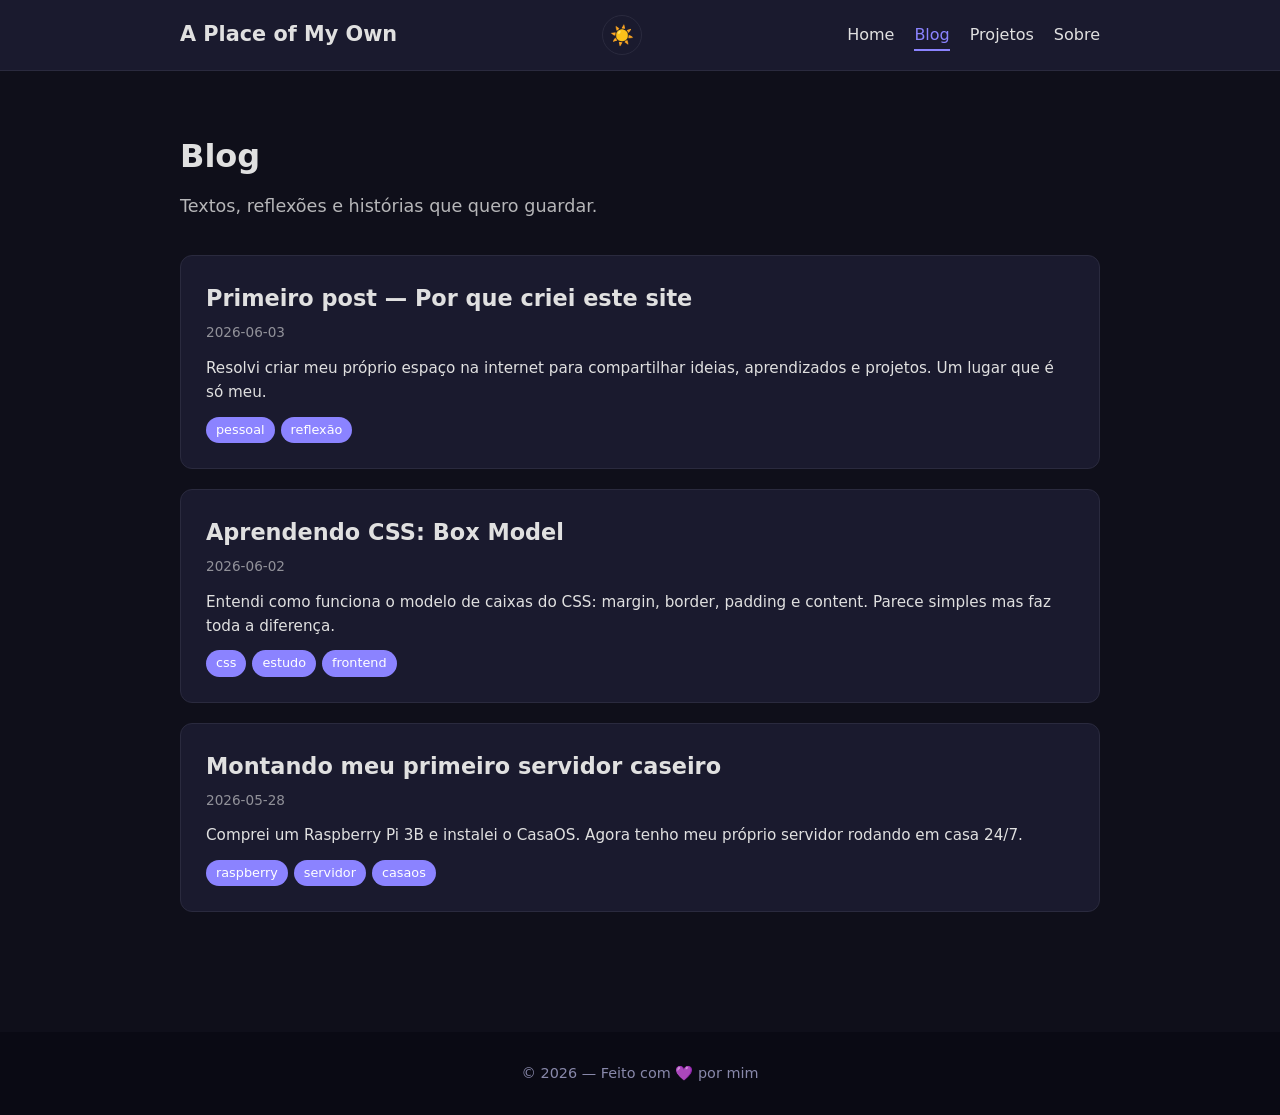
==== blog.html @ c6ac8409 "Initial commit: site pessoal A Place of My Own - Home, Blog, Projetos, Sobre (HTML) - CSS completo c" ====
<!DOCTYPE html>
<html lang="pt-BR">
<head>
  <meta charset="UTF-8">
  <meta name="viewport" content="width=device-width, initial-scale=1.0">
  <title>Blog — A Place of My Own</title>
  <link rel="stylesheet" href="css/style.css">
</head>
<body>

  <header>
    <div class="container header-flex">
      <a href="index.html" class="logo">A Place of My Own</a>
      <button id="toggle-tema" aria-label="Alternar tema">🌙</button>
      <nav>
        <ul class="menu">
          <li><a href="index.html">Home</a></li>
          <li><a href="blog.html" class="ativo">Blog</a></li>
          <li><a href="projetos.html">Projetos</a></li>
          <li><a href="sobre.html">Sobre</a></li>
        </ul>
      </nav>
    </div>
  </header>

  <main>
    <section class="pagina">
      <div class="container">
        <h1>Blog</h1>
        <p class="subtitulo">Textos, reflexões e histórias que quero guardar.</p>
        <div id="lista-posts">
          <p class="carregando">Carregando posts...</p>
        </div>
      </div>
    </section>
  </main>

  <footer>
    <div class="container">
      <p>&copy; 2026 — Feito com 💜 por mim</p>
    </div>
  </footer>

  <script src="js/main.js"></script>
  <script src="js/blog.js"></script>
</body>
</html>
---- css/style.css ----
/* ===== VARIÁVEIS GLOBAIS ===== */
/* :root = raiz do documento. Variáveis CSS começam com -- */
:root {
  --fonte: 'Segoe UI', system-ui, -apple-system, sans-serif;
  --max-width: 960px;
  --transicao: 0.3s ease;

  /* Cores do tema CLARO (light mode) */
  --cor-fundo: #fafafa;
  --cor-texto: #1a1a2e;
  --cor-header: #ffffff;
  --cor-card: #ffffff;
  --cor-borda: #e0e0e0;
  --cor-primaria: #6c63ff;
  --cor-primaria-hover: #5a52e0;
  --cor-hero-fundo: #f0f0ff;
  --cor-footer: #1a1a2e;
  --cor-footer-texto: #cccccc;
}

/* ===== TEMA ESCURO ===== */
/* data-theme="dark" é um atributo que o JS coloca no <html> */
[data-theme="dark"] {
  --cor-fundo: #0f0f1a;
  --cor-texto: #e0e0e0;
  --cor-header: #1a1a2e;
  --cor-card: #1a1a2e;
  --cor-borda: #2a2a3e;
  --cor-primaria: #8b83ff;
  --cor-primaria-hover: #a09aff;
  --cor-hero-fundo: #16162a;
  --cor-footer: #0a0a14;
  --cor-footer-texto: #8888aa;
}

/* ===== RESET BÁSICO ===== */
/* Remove margens/paddings padrão que o navegador coloca */
* {
  margin: 0;
  padding: 0;
  box-sizing: border-box;
  /* box-sizing: border-box faz width incluir padding e borda */
}

body {
  font-family: var(--fonte);
  background: var(--cor-fundo);
  color: var(--cor-texto);
  line-height: 1.6;
  /* line-height = espaçamento entre linhas */
  transition: background var(--transicao), color var(--transicao);
  /* transition = anima a mudança de cor quando troca de tema */
}

a {
  color: var(--cor-primaria);
  text-decoration: none;
  /* tira o sublinhado padrão dos links */
}

a:hover {
  color: var(--cor-primaria-hover);
}

img {
  max-width: 100%;
  height: auto;
}

/* ===== CONTAINER ===== */
/* Centraliza o conteúdo e define largura máxima */
.container {
  max-width: var(--max-width);
  margin: 0 auto;
  /* margin: 0 auto = centraliza horizontalmente */
  padding: 0 20px;
}

/* ===== HEADER ===== */
header {
  background: var(--cor-header);
  border-bottom: 1px solid var(--cor-borda);
  padding: 15px 0;
  position: sticky;
  /* sticky = gruda no topo ao rolar a página */
  top: 0;
  z-index: 100;
  /* z-index = fica acima de outros elementos */
  transition: background var(--transicao), border-color var(--transicao);
}

.header-flex {
  display: flex;
  /* flex = layout flexível, um ao lado do outro */
  justify-content: space-between;
  /* space-between = espaço entre os itens */
  align-items: center;
  /* alinha verticalmente ao centro */
  flex-wrap: wrap;
  /* wrap = se não couber, quebra pra linha de baixo */
  gap: 10px;
}

.logo {
  font-size: 1.3rem;
  /* rem = relativo ao tamanho da fonte do root */
  font-weight: 700;
  /* bold */
  color: var(--cor-texto);
}

.logo:hover {
  color: var(--cor-primaria);
}

/* ===== MENU ===== */
.menu {
  list-style: none;
  /* tira os bullets da lista */
  display: flex;
  gap: 20px;
}

.menu a {
  color: var(--cor-texto);
  padding: 5px 0;
  border-bottom: 2px solid transparent;
  /* borda invisível pra não pular quando aparecer */
  transition: border-color var(--transicao), color var(--transicao);
}

.menu a:hover,
.menu a.ativo {
  color: var(--cor-primaria);
  border-bottom-color: var(--cor-primaria);
}

/* ===== BOTÃO DE TEMA ===== */
#toggle-tema {
  background: none;
  border: 1px solid var(--cor-borda);
  border-radius: 50%;
  /* border-radius deixa redondo */
  width: 40px;
  height: 40px;
  font-size: 1.2rem;
  cursor: pointer;
  /* cursor vira mãozinha */
  transition: background var(--transicao), border-color var(--transicao);
}

#toggle-tema:hover {
  background: var(--cor-borda);
}

/* ===== HERO (seção de destaque inicial) ===== */
.hero {
  background: var(--cor-hero-fundo);
  padding: 80px 0;
  text-align: center;
  transition: background var(--transicao);
}

.hero h1 {
  font-size: 2.5rem;
  margin-bottom: 15px;
}

.hero p {
  font-size: 1.15rem;
  max-width: 600px;
  margin: 0 auto 25px;
  color: var(--cor-texto);
  opacity: 0.85;
}

/* ===== BOTÃO GENÉRICO ===== */
.btn {
  display: inline-block;
  /* inline-block = fica na linha mas aceita padding */
  background: var(--cor-primaria);
  color: #ffffff;
  padding: 12px 28px;
  border-radius: 8px;
  font-weight: 600;
  transition: background var(--transicao), transform var(--transicao);
}

.btn:hover {
  background: var(--cor-primaria-hover);
  color: #ffffff;
  transform: translateY(-2px);
  /* sobe 2px = efeito de levantar */
}

.btn-pequeno {
  padding: 8px 18px;
  font-size: 0.9rem;
}

/* ===== SEÇÃO DESTAQUES (cards na home) ===== */
.destaques {
  padding: 60px 0;
}

.destaques h2 {
  text-align: center;
  margin-bottom: 40px;
  font-size: 1.8rem;
}

/* ===== CARDS ===== */
.cards {
  display: grid;
  /* grid = layout em grade */
  grid-template-columns: repeat(auto-fit, minmax(260px, 1fr));
  /* auto-fit = ajusta automaticamente o número de colunas */
  /* minmax(260px, 1fr) = mínimo 260px, máximo 1 fração do espaço */
  gap: 25px;
}

.card {
  background: var(--cor-card);
  border: 1px solid var(--cor-borda);
  border-radius: 12px;
  padding: 25px;
  transition: transform var(--transicao), box-shadow var(--transicao),
              background var(--transicao), border-color var(--transicao);
}

.card:hover {
  transform: translateY(-4px);
  box-shadow: 0 8px 25px rgba(0, 0, 0, 0.1);
  /* box-shadow = sombra */
}

.card h3 {
  margin-bottom: 10px;
  font-size: 1.3rem;
}

.card p {
  margin-bottom: 15px;
  font-size: 0.95rem;
  opacity: 0.85;
}

/* ===== PÁGINAS INTERNAS ===== */
.pagina {
  padding: 60px 0;
  min-height: 60vh;
  /* 60vh = 60% da altura da tela (viewport height) */
}

.pagina h1 {
  font-size: 2rem;
  margin-bottom: 10px;
}

.subtitulo {
  font-size: 1.1rem;
  opacity: 0.8;
  margin-bottom: 35px;
}

/* ===== POST DO BLOG ===== */
.post {
  background: var(--cor-card);
  border: 1px solid var(--cor-borda);
  border-radius: 12px;
  padding: 25px;
  margin-bottom: 20px;
  transition: background var(--transicao), border-color var(--transicao);
}

.post h2 {
  font-size: 1.4rem;
  margin-bottom: 5px;
}

.post-data {
  font-size: 0.85rem;
  opacity: 0.6;
  margin-bottom: 12px;
}

.post-resumo {
  font-size: 0.95rem;
  margin-bottom: 12px;
}

.post-tags {
  display: flex;
  flex-wrap: wrap;
  gap: 6px;
}

/* ===== TAG (categoria do post/projeto) ===== */
.tag {
  display: inline-block;
  background: var(--cor-primaria);
  color: #ffffff;
  padding: 3px 10px;
  border-radius: 20px;
  font-size: 0.8rem;
  font-weight: 500;
}

.carregando {
  opacity: 0.6;
  font-style: italic;
}

/* ===== CARD DE PROJETO ===== */
.card-projeto .tag {
  margin-top: 10px;
  margin-right: 4px;
}

/* ===== SOBRE ===== */
.sobre-flex {
  display: flex;
  gap: 40px;
  align-items: flex-start;
}

.sobre-texto {
  flex: 2;
  /* ocupa 2 partes do espaço */
}

.sobre-texto p {
  margin-bottom: 15px;
}

.sobre-imagem {
  flex: 1;
  /* ocupa 1 parte do espaço */
}

.placeholder-imagem {
  width: 100%;
  aspect-ratio: 1 / 1;
  /* mantém proporção quadrada */
  background: var(--cor-card);
  border: 2px dashed var(--cor-borda);
  border-radius: 12px;
  display: flex;
  align-items: center;
  justify-content: center;
  opacity: 0.6;
  font-size: 0.9rem;
}

/* ===== FOOTER ===== */
footer {
  background: var(--cor-footer);
  color: var(--cor-footer-texto);
  text-align: center;
  padding: 30px 0;
  margin-top: 40px;
  transition: background var(--transicao), color var(--transicao);
}

footer p {
  font-size: 0.9rem;
}

/* ===== RESPONSIVIDADE (para celular) ===== */
@media (max-width: 768px) {
  .hero h1 {
    font-size: 1.8rem;
  }

  .hero {
    padding: 50px 0;
  }

  .header-flex {
    flex-direction: column;
    /* um abaixo do outro */
    align-items: center;
  }

  .menu {
    gap: 12px;
  }

  .sobre-flex {
    flex-direction: column;
  }

  .cards {
    grid-template-columns: 1fr;
    /* 1 coluna só no celular */
  }
}
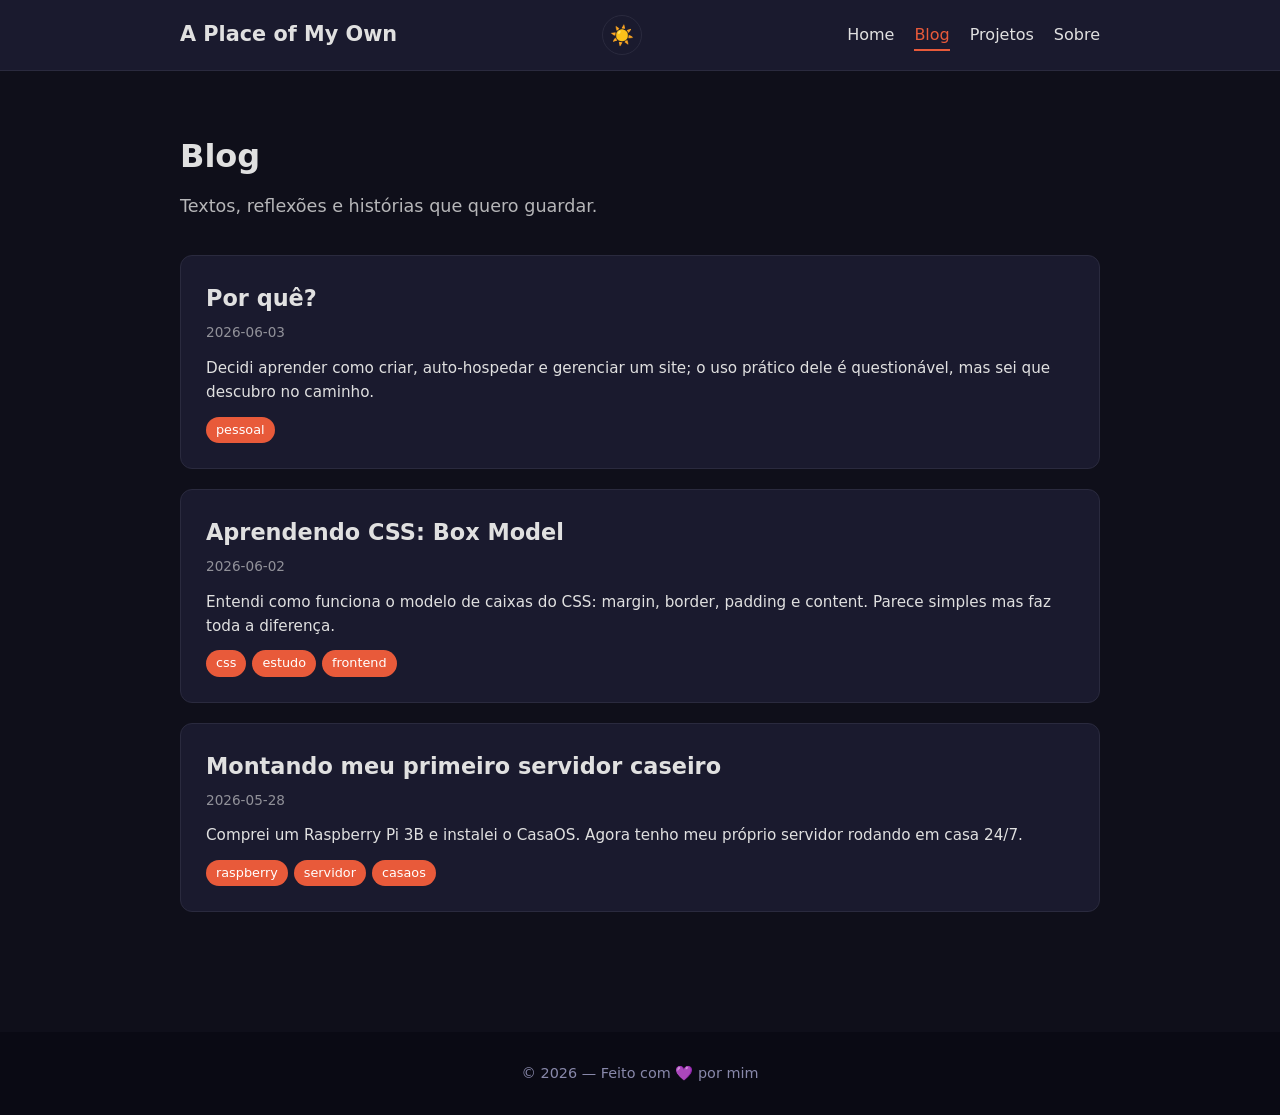
==== commit 14ba2f6e: "alteração de cores do css" ====
--- a/blog.html
+++ b/blog.html
@@ -4,7 +4,7 @@
   <meta charset="UTF-8">
   <meta name="viewport" content="width=device-width, initial-scale=1.0">
   <title>Blog — A Place of My Own</title>
-  <link rel="stylesheet" href="css/style.css">
+  <link rel="stylesheet" href="css/style.css?v=2">
 </head>
 <body>
 
--- a/css/style.css
+++ b/css/style.css
@@ -1,34 +1,33 @@
-/* ===== VARIÁVEIS GLOBAIS ===== */
-/* :root = raiz do documento. Variáveis CSS começam com -- */
+/* ===== var gerais ===== */
 :root {
   --fonte: 'Segoe UI', system-ui, -apple-system, sans-serif;
   --max-width: 960px;
   --transicao: 0.3s ease;
 
-  /* Cores do tema CLARO (light mode) */
+  /* Cores do tema claro (light mode) */
   --cor-fundo: #fafafa;
   --cor-texto: #1a1a2e;
   --cor-header: #ffffff;
   --cor-card: #ffffff;
   --cor-borda: #e0e0e0;
-  --cor-primaria: #6c63ff;
-  --cor-primaria-hover: #5a52e0;
-  --cor-hero-fundo: #f0f0ff;
+  --cor-primaria: #D93818;
+  --cor-primaria-hover: #C03014;
+  --cor-hero-fundo: #fdf0ed;
   --cor-footer: #1a1a2e;
   --cor-footer-texto: #cccccc;
 }
 
-/* ===== TEMA ESCURO ===== */
-/* data-theme="dark" é um atributo que o JS coloca no <html> */
+/* tema escuro */
+/* data-theme="dark" JS coloca no <html> */
 [data-theme="dark"] {
   --cor-fundo: #0f0f1a;
   --cor-texto: #e0e0e0;
   --cor-header: #1a1a2e;
   --cor-card: #1a1a2e;
   --cor-borda: #2a2a3e;
-  --cor-primaria: #8b83ff;
-  --cor-primaria-hover: #a09aff;
-  --cor-hero-fundo: #16162a;
+  --cor-primaria: #E85A3A;
+  --cor-primaria-hover: #F06B4A;
+  --cor-hero-fundo: #1a0e0c;
   --cor-footer: #0a0a14;
   --cor-footer-texto: #8888aa;
 }
@@ -166,12 +165,60 @@
   margin-bottom: 15px;
 }
 
+.hero h1 span {
+  display: inline-block;
+  overflow: hidden;
+  white-space: nowrap;
+  border-right: 3px solid var(--cor-primaria);
+  animation: digitar 2s steps(30) forwards, piscar 0.7s step-end infinite;
+  max-width: fit-content;
+}
+
 .hero p {
   font-size: 1.15rem;
   max-width: 600px;
   margin: 0 auto 25px;
   color: var(--cor-texto);
   opacity: 0.85;
+}
+
+.hero, .hero h1, .hero p, .hero .btn {
+  animation: fadeUp 0.6s ease both;
+}
+.hero h1 { animation-delay: 0.1s; }
+.hero p { animation-delay: 0.3s; }
+.hero .btn { animation-delay: 0.5s; }
+
+/* ===== ANIMAÇÕES ===== */
+@keyframes fadeUp {
+  from {
+    opacity: 0;
+    transform: translateY(30px);
+  }
+  to {
+    opacity: 1;
+    transform: translateY(0);
+  }
+}
+
+@keyframes digitar {
+  from { width: 0 }
+  to { width: 100% }
+}
+
+@keyframes piscar {
+  50% { border-color: transparent }
+}
+
+.fade-in {
+  opacity: 0;
+  transform: translateY(30px);
+  transition: opacity 0.6s ease, transform 0.6s ease;
+}
+
+.fade-in.visivel {
+  opacity: 1;
+  transform: translateY(0);
 }
 
 /* ===== BOTÃO GENÉRICO ===== */
@@ -229,10 +276,13 @@
 }
 
 .card:hover {
-  transform: translateY(-4px);
-  box-shadow: 0 8px 25px rgba(0, 0, 0, 0.1);
-  /* box-shadow = sombra */
-}
+  transform: translateY(-6px);
+  box-shadow: 0 12px 35px rgba(0, 0, 0, 0.15);
+}
+
+.card:nth-child(1) { transition-delay: 0s; }
+.card:nth-child(2) { transition-delay: 0.1s; }
+.card:nth-child(3) { transition-delay: 0.2s; }
 
 .card h3 {
   margin-bottom: 10px;
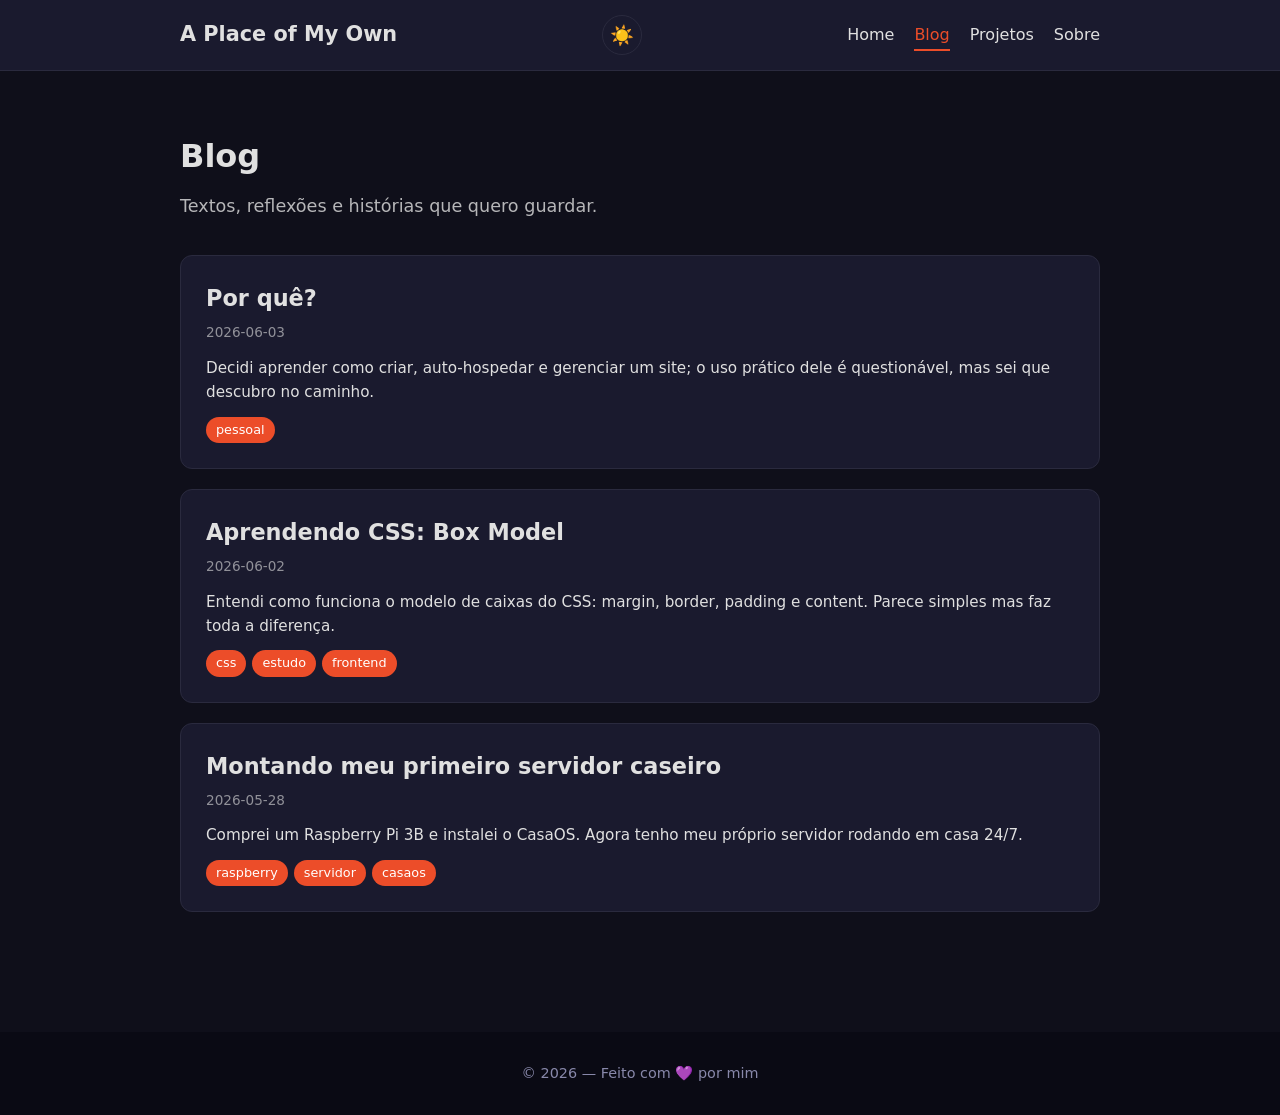
==== commit 70d7b566: "Correção das cores no CSS; atualização do HTML para acompanhar o CSS." ====
--- a/blog.html
+++ b/blog.html
@@ -4,7 +4,7 @@
   <meta charset="UTF-8">
   <meta name="viewport" content="width=device-width, initial-scale=1.0">
   <title>Blog — A Place of My Own</title>
-  <link rel="stylesheet" href="css/style.css?v=2">
+  <link rel="stylesheet" href="css/style.css?v=3">
 </head>
 <body>
 
--- a/css/style.css
+++ b/css/style.css
@@ -10,8 +10,8 @@
   --cor-header: #ffffff;
   --cor-card: #ffffff;
   --cor-borda: #e0e0e0;
-  --cor-primaria: #D93818;
-  --cor-primaria-hover: #C03014;
+  --cor-primaria: #ff5634;
+  --cor-primaria-hover: #ec8773;
   --cor-hero-fundo: #fdf0ed;
   --cor-footer: #1a1a2e;
   --cor-footer-texto: #cccccc;
@@ -25,8 +25,8 @@
   --cor-header: #1a1a2e;
   --cor-card: #1a1a2e;
   --cor-borda: #2a2a3e;
-  --cor-primaria: #E85A3A;
-  --cor-primaria-hover: #F06B4A;
+  --cor-primaria: #ec4d29;
+  --cor-primaria-hover: #c32700;
   --cor-hero-fundo: #1a0e0c;
   --cor-footer: #0a0a14;
   --cor-footer-texto: #8888aa;
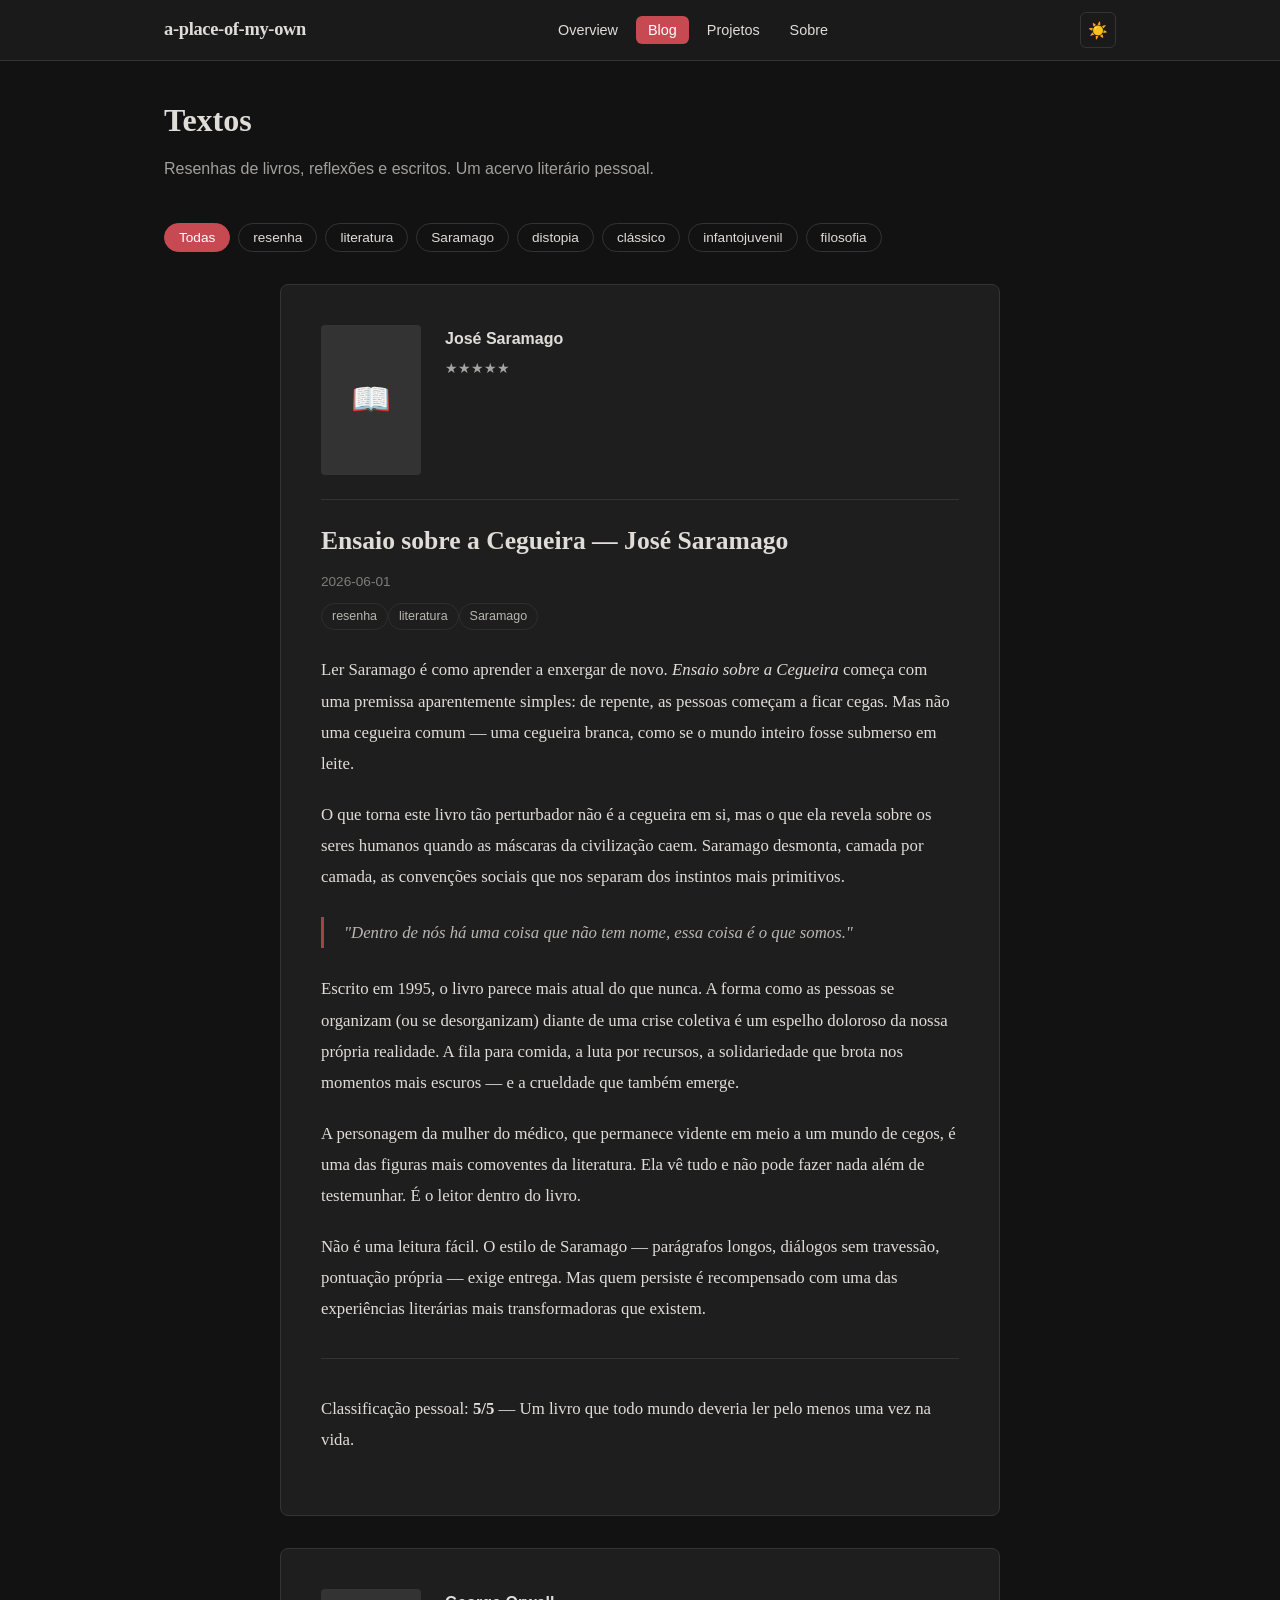
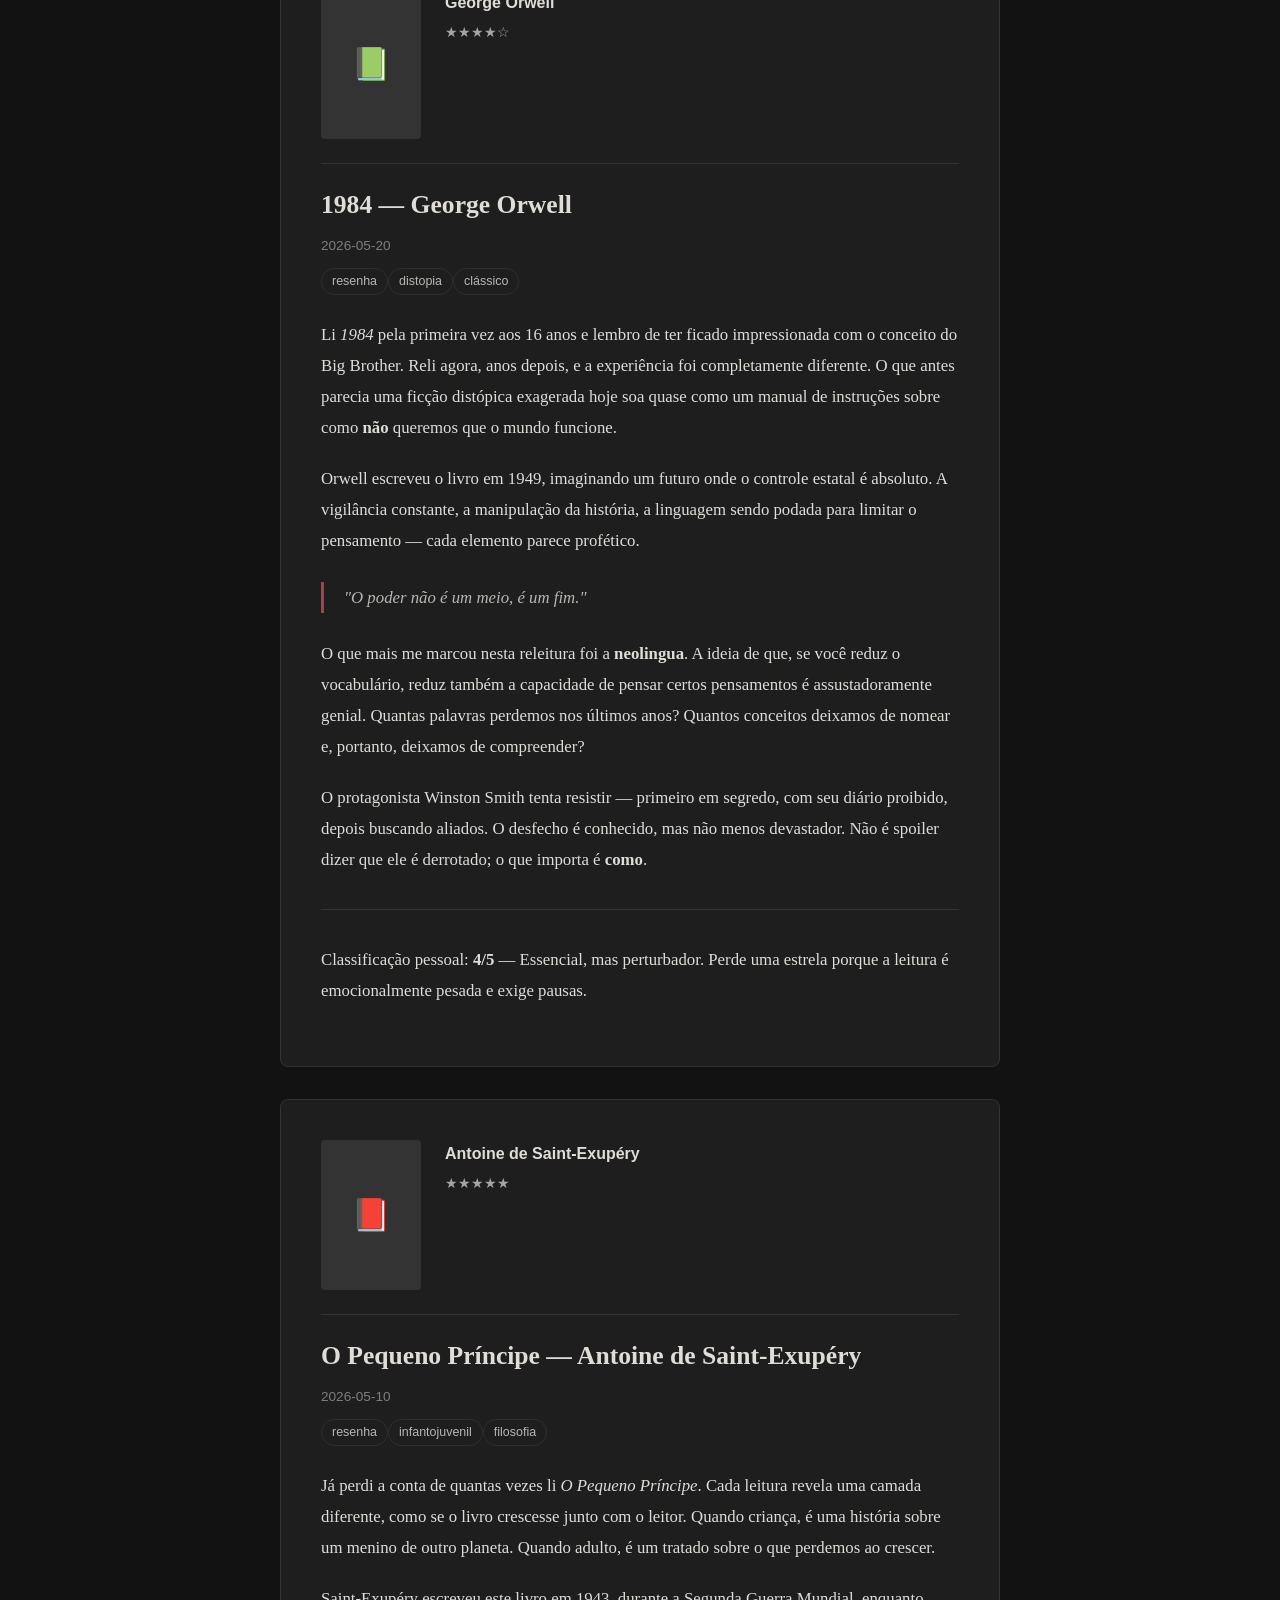
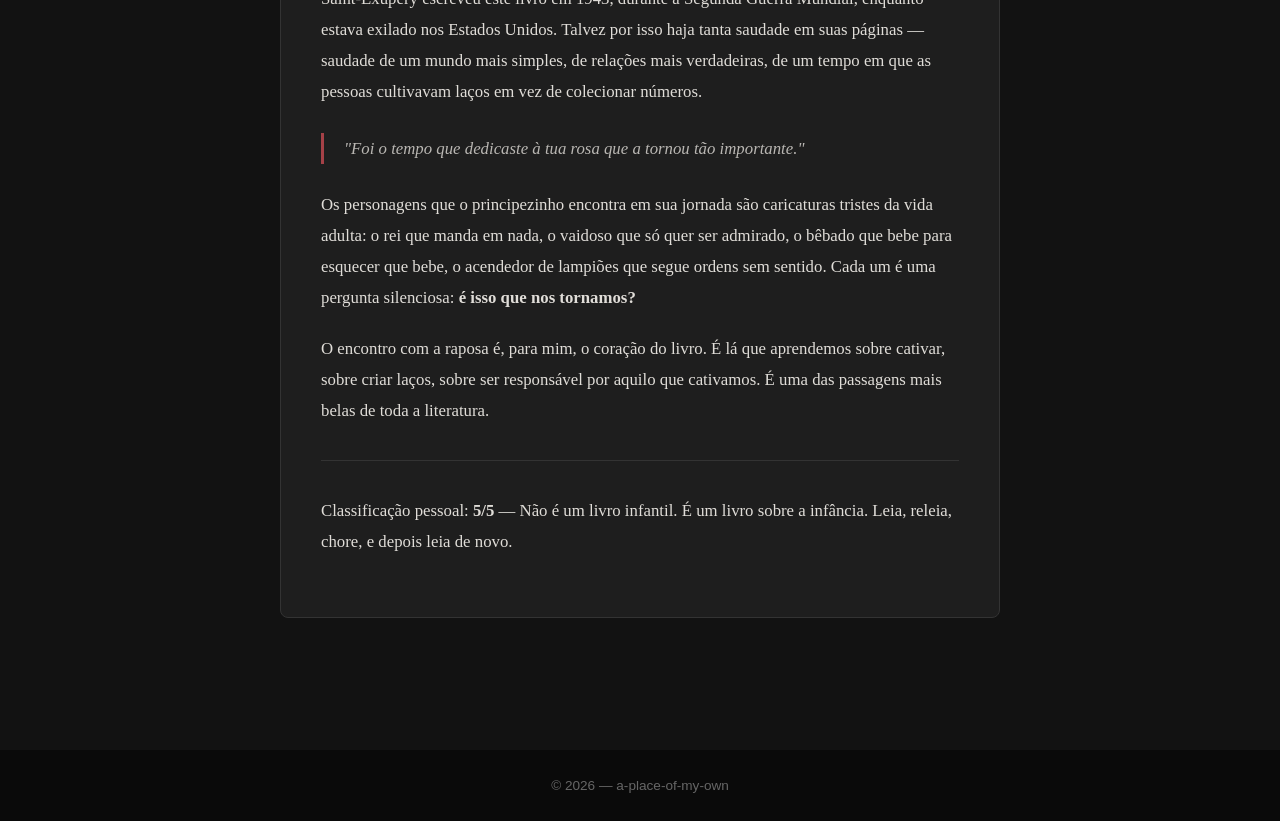
==== commit c4413013: "Redesign completo: verde musgo + vinho, estilo GitHub, blog literário com resenhas, cache busting au" ====
--- a/blog.html
+++ b/blog.html
@@ -1,35 +1,44 @@
 <!DOCTYPE html>
-<html lang="pt-BR">
+<html lang="pt-BR" data-theme="dark">
 <head>
   <meta charset="UTF-8">
   <meta name="viewport" content="width=device-width, initial-scale=1.0">
-  <title>Blog — A Place of My Own</title>
-  <link rel="stylesheet" href="css/style.css?v=3">
+  <title>Textos — A Place of My Own</title>
+  <script src="js/cache-buster.js"></script>
 </head>
 <body>
 
   <header>
     <div class="container header-flex">
-      <a href="index.html" class="logo">A Place of My Own</a>
-      <button id="toggle-tema" aria-label="Alternar tema">🌙</button>
+      <a href="index.html" class="logo">a-place-of-my-own</a>
       <nav>
         <ul class="menu">
-          <li><a href="index.html">Home</a></li>
+          <li><a href="index.html">Overview</a></li>
           <li><a href="blog.html" class="ativo">Blog</a></li>
           <li><a href="projetos.html">Projetos</a></li>
           <li><a href="sobre.html">Sobre</a></li>
         </ul>
       </nav>
+      <button id="toggle-tema" aria-label="Alternar tema">☀️</button>
     </div>
   </header>
 
   <main>
-    <section class="pagina">
+    <section class="pagina-blog">
       <div class="container">
-        <h1>Blog</h1>
-        <p class="subtitulo">Textos, reflexões e histórias que quero guardar.</p>
+        <div class="blog-header">
+          <h1>Textos</h1>
+          <p class="subtitulo">
+            Resenhas de livros, reflexões e escritos. Um acervo literário pessoal.
+          </p>
+        </div>
+
+        <div class="blog-filtro" id="filtro-tags">
+          <button class="ativo" data-filtro="todas">Todas</button>
+        </div>
+
         <div id="lista-posts">
-          <p class="carregando">Carregando posts...</p>
+          <p class="carregando">Carregando textos...</p>
         </div>
       </div>
     </section>
@@ -37,7 +46,7 @@
 
   <footer>
     <div class="container">
-      <p>&copy; 2026 — Feito com 💜 por mim</p>
+      <p>&copy; 2026 — a-place-of-my-own</p>
     </div>
   </footer>
 
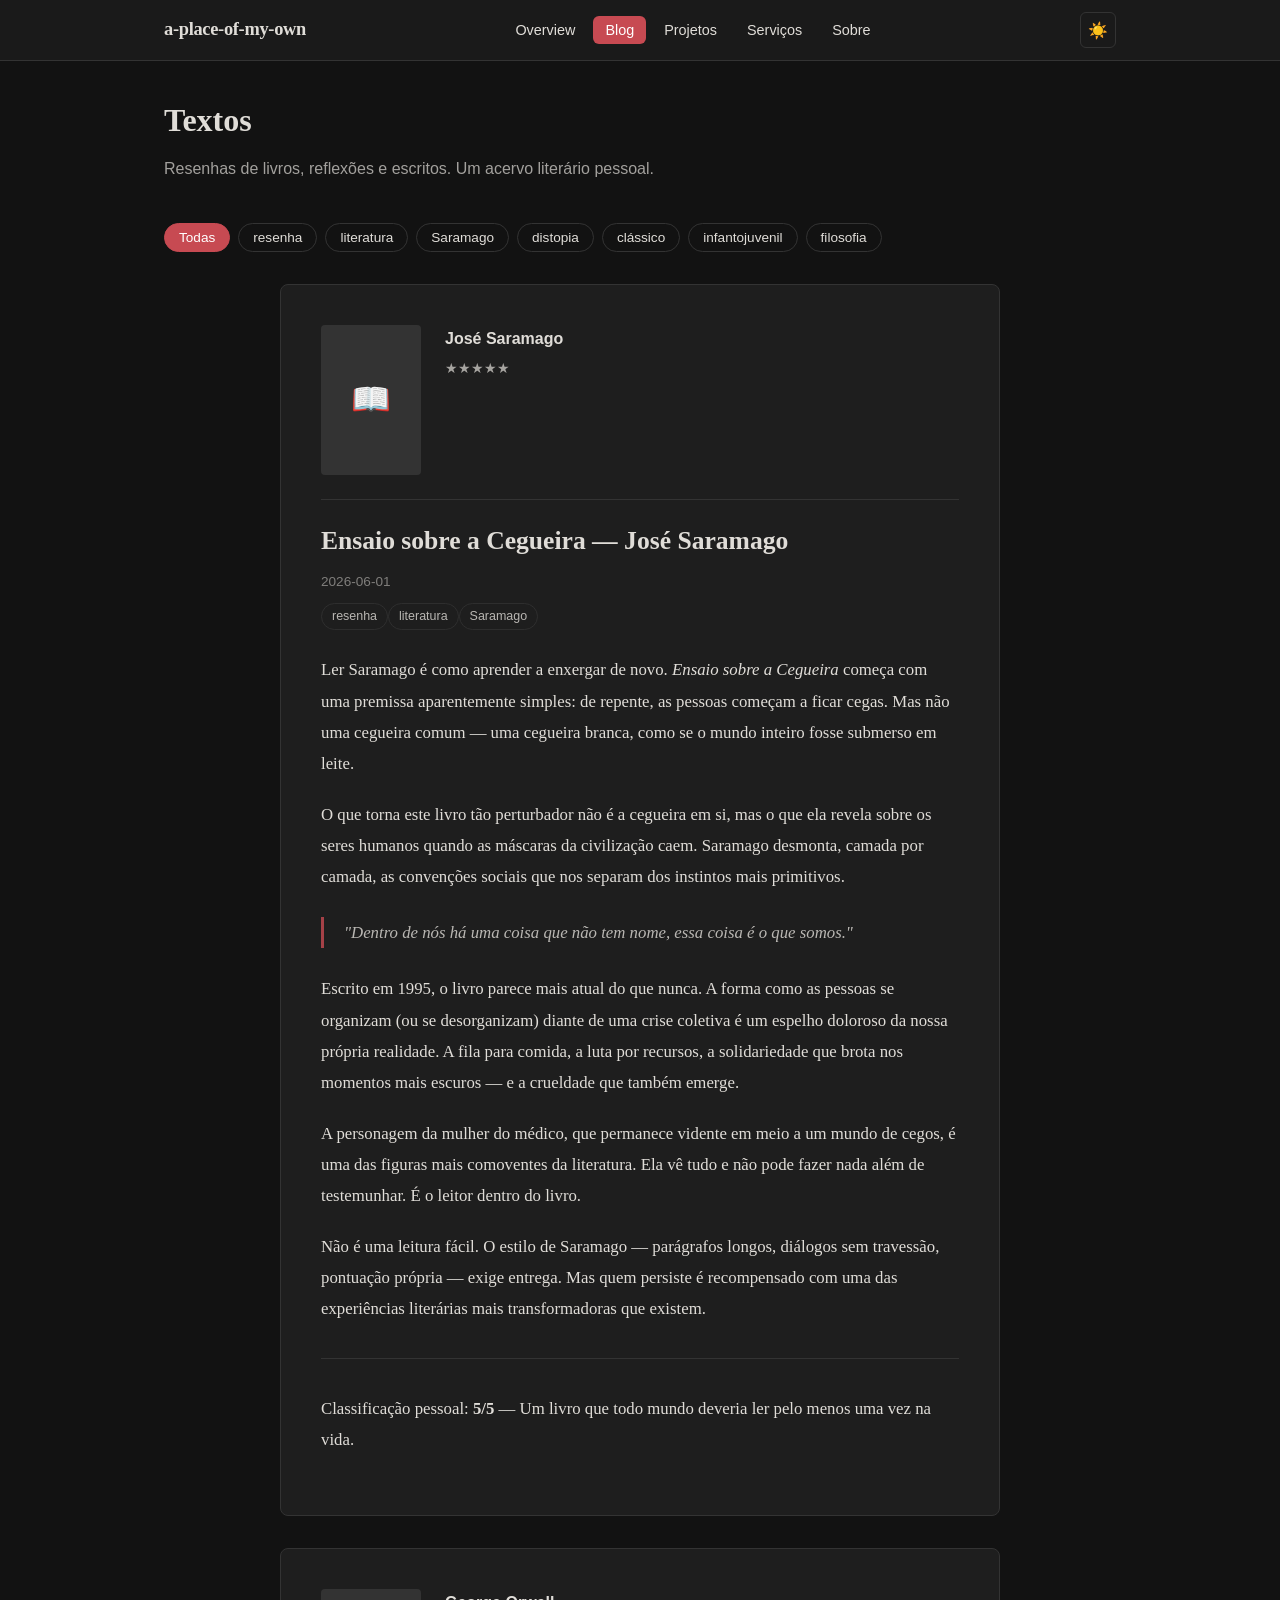
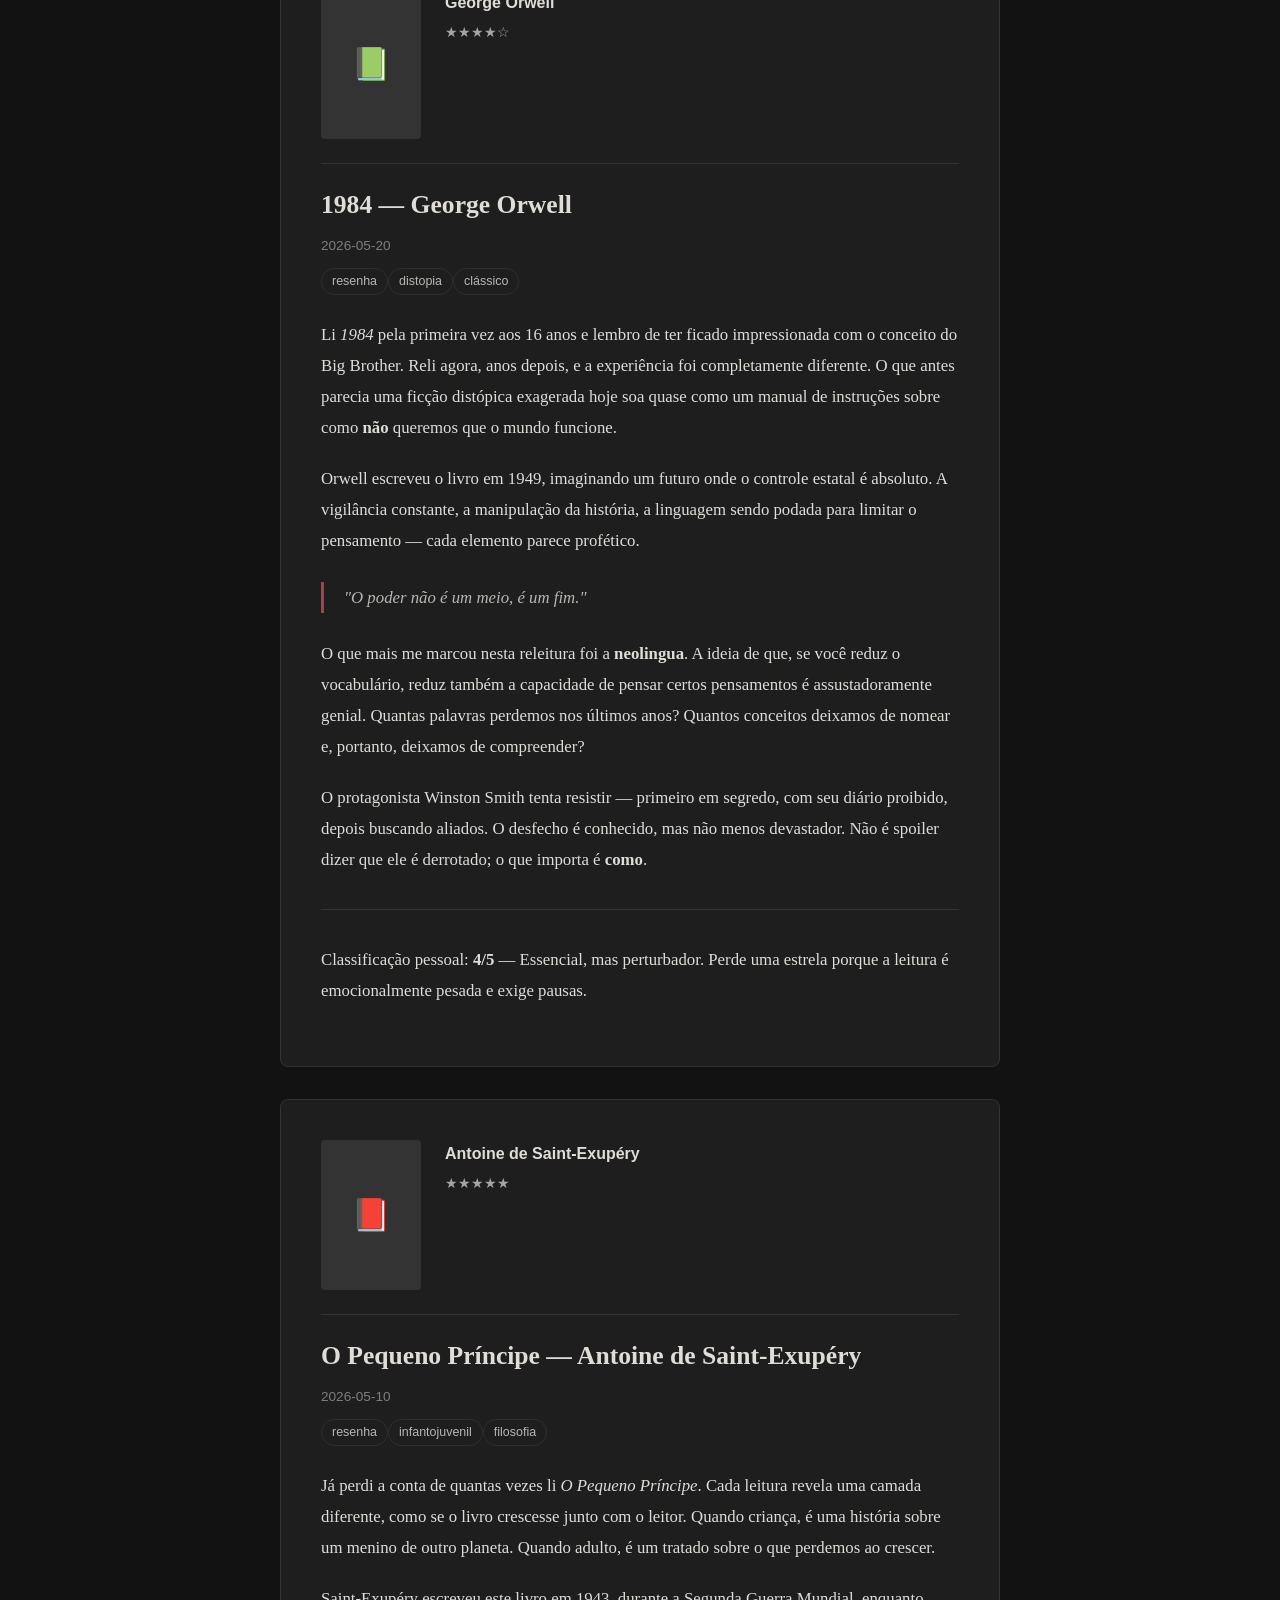
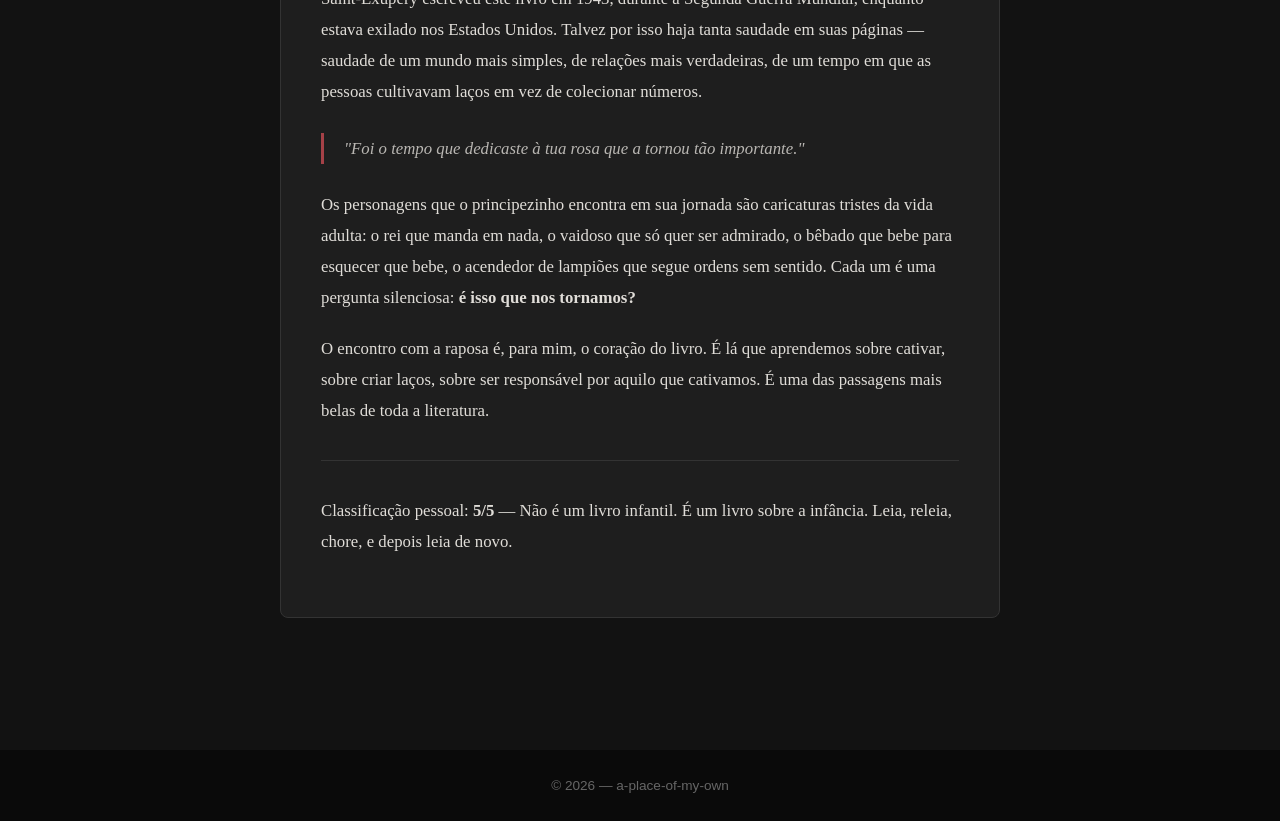
==== commit 1707a50b: "Adiciona página /servicos com links para containers via Tailscale (Trilium, Pi-hole, Port Tracker)" ====
--- a/blog.html
+++ b/blog.html
@@ -16,6 +16,7 @@
           <li><a href="index.html">Overview</a></li>
           <li><a href="blog.html" class="ativo">Blog</a></li>
           <li><a href="projetos.html">Projetos</a></li>
+          <li><a href="servicos.html">Serviços</a></li>
           <li><a href="sobre.html">Sobre</a></li>
         </ul>
       </nav>
